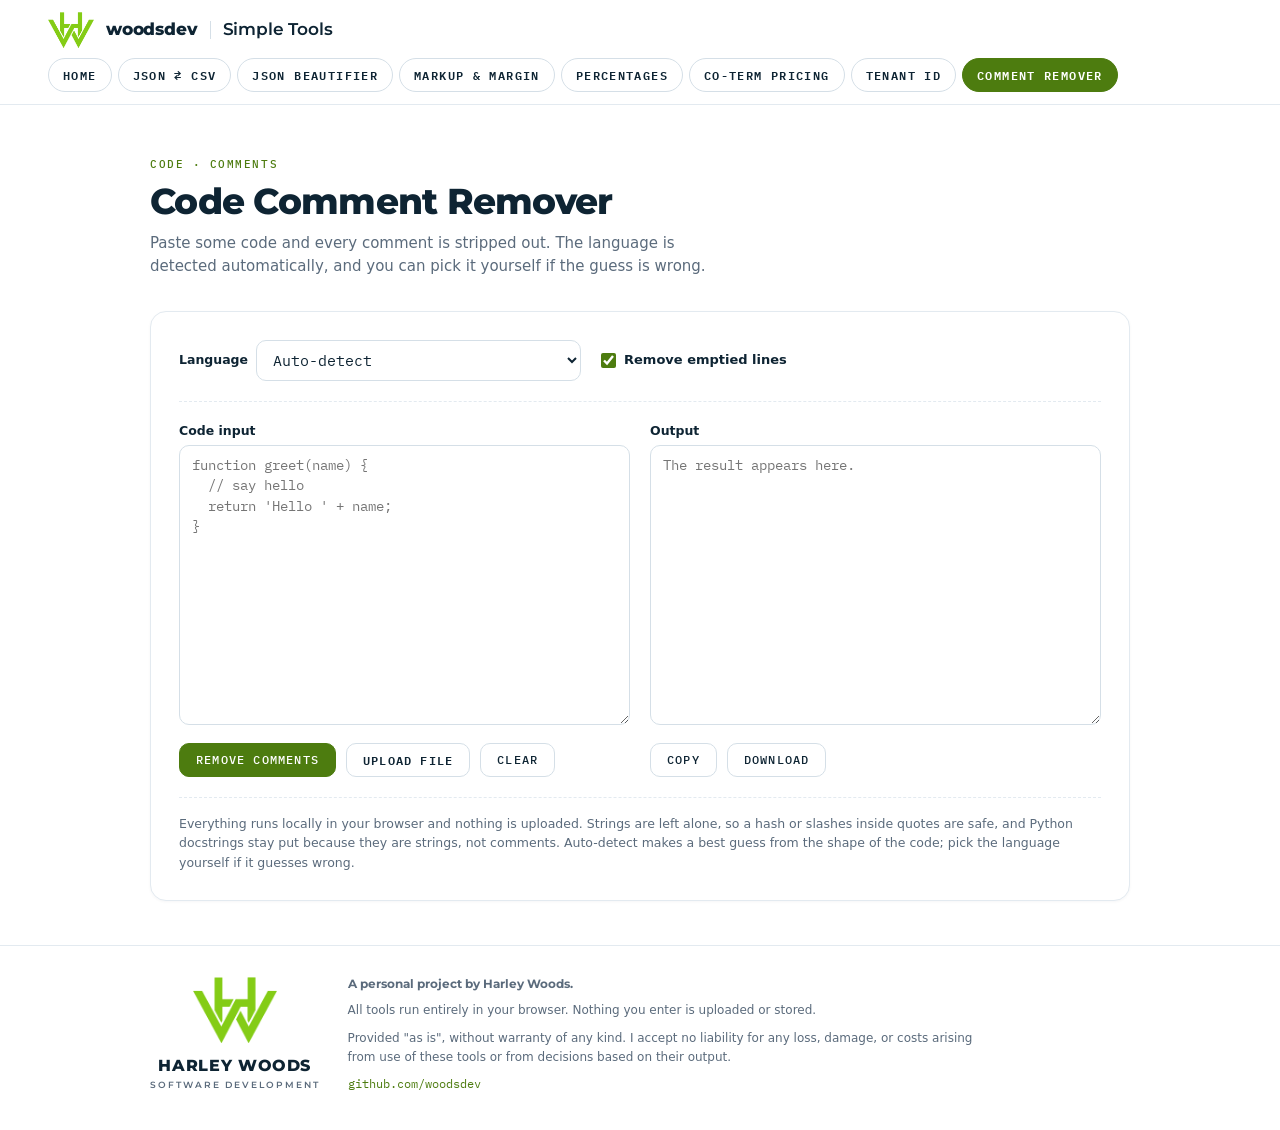
==== pages/comment-remover/index.html @ e927428e "Implemented code comment remover" ====
<!DOCTYPE html>
<html lang="en-GB">
<head>
  <meta charset="UTF-8">
  <meta name="viewport" content="width=device-width, initial-scale=1">
  <title>Code Comment Remover • woodsdev</title>
  <meta name="description" content="Strip every comment out of a chunk of code, entirely in your browser. Detects the language automatically.">
  <link rel="icon" href="data:image/svg+xml,%3Csvg xmlns='http://www.w3.org/2000/svg' viewBox='0 0 16 16'%3E%3Crect width='16' height='16' rx='3' fill='%2384cc16'/%3E%3C/svg%3E">
  <link rel="preconnect" href="https://fonts.googleapis.com">
  <link rel="preconnect" href="https://fonts.gstatic.com" crossorigin>
  <link href="https://fonts.googleapis.com/css2?family=Montserrat:wght@600;700;800&family=IBM+Plex+Mono:wght@400;500;600&display=swap" rel="stylesheet">
  <link rel="stylesheet" href="/styles.css">
</head>
<body class="theme-lime">

  <header class="site-head">
    <a class="brand" href="/">
      <span class="logo-mark" role="img" aria-label="Harley Woods Software Development"></span>
      <span class="wordmark"><strong>woodsdev</strong><span class="sep" aria-hidden="true"></span>Simple Tools</span>
    </a>
    <nav class="site-nav" aria-label="Tools">
      <a href="/">Home</a>
      <a href="/pages/json-csv/">JSON ⇄ CSV</a>
      <a href="/pages/json-beautifier/">JSON Beautifier</a>
      <a href="/pages/markup-margin/">Markup &amp; Margin</a>
      <a href="/pages/percentage/">Percentages</a>
      <a href="/pages/coterm-pricing/">Co-term Pricing</a>
      <a href="/pages/tenant-id/">Tenant ID</a>
      <a href="/pages/comment-remover/" aria-current="page">Comment Remover</a>
    </nav>
  </header>

  <main>
    <div class="intro">
      <p class="eyebrow">Code · Comments</p>
      <h1>Code Comment Remover</h1>
      <p class="lede">Paste some code and every comment is stripped out. The language is detected automatically, and you can pick it yourself if the guess is wrong.</p>
    </div>

    <section class="panel conv-panel">

      <div class="conv-controls">
        <div class="field">
          <label for="language">Language</label>
          <select id="language">
            <option value="auto" selected>Auto-detect</option>
            <option value="javascript">JavaScript / TypeScript</option>
            <option value="c-family">C / C++ / C# / Java / Go / Rust</option>
            <option value="python">Python</option>
            <option value="html">HTML / XML</option>
            <option value="css">CSS</option>
            <option value="sql">SQL</option>
            <option value="shell">Shell / Bash</option>
            <option value="ruby">Ruby</option>
            <option value="yaml">YAML</option>
            <option value="lua">Lua</option>
            <option value="php">PHP</option>
          </select>
        </div>

        <div class="conv-opts">
          <label class="opt"><input type="checkbox" id="opt-tidy" checked> Remove emptied lines</label>
        </div>
      </div>

      <div class="conv-grid">

        <div class="conv-pane field">
          <label for="cr-in">Code input</label>
          <textarea id="cr-in" spellcheck="false" aria-describedby="cr-err" placeholder="function greet(name) {&#10;  // say hello&#10;  return 'Hello ' + name;&#10;}"></textarea>
          <p class="field-error" id="cr-err" aria-live="polite" hidden></p>
          <div class="btn-row">
            <button type="button" class="btn btn-primary" id="btn-remove">Remove comments</button>
            <label class="btn file-btn">Upload file<input type="file" id="cr-file" class="visually-hidden"></label>
            <button type="button" class="btn" id="btn-clear">Clear</button>
          </div>
        </div>

        <div class="conv-pane field">
          <label for="cr-out">Output</label>
          <textarea id="cr-out" spellcheck="false" readonly placeholder="The result appears here."></textarea>
          <p class="conv-stats" id="cr-stats" aria-live="polite"></p>
          <div class="btn-row">
            <button type="button" class="btn" id="btn-copy">Copy</button>
            <button type="button" class="btn" id="btn-download">Download</button>
          </div>
        </div>

      </div>

      <p class="form-note">Everything runs locally in your browser and nothing is uploaded. Strings are left alone, so a hash or slashes inside quotes are safe, and Python docstrings stay put because they are strings, not comments. Auto-detect makes a best guess from the shape of the code; pick the language yourself if it guesses wrong.</p>

    </section>
  </main>

  <footer>
    <div class="foot-inner">
      <div class="foot-brand">
        <span class="foot-mark" aria-hidden="true"></span>
        <p class="foot-name">Harley Woods</p>
        <p class="foot-sub">Software Development</p>
      </div>
      <div class="foot-text">
        <p class="foot-strong">A personal project by Harley Woods.</p>
        <p>All tools run entirely in your browser. Nothing you enter is uploaded or stored.</p>
        <p>Provided "as is", without warranty of any kind. I accept no liability for any loss, damage, or costs arising from use of these tools or from decisions based on their output.</p>
        <p><a class="foot-gh" target="_blank" href="https://github.com/woodsdev">github.com/woodsdev</a></p>
      </div>
    </div>
  </footer>

  <script src="/pages/comment-remover/script.js"></script>
</body>
</html>
---- styles.css ----
:root {
  --ink: #0e2433;
  --ink-soft: #5b6b7c;
  --line: #e3eaf0;
  --field-line: #d5dfe7;
  --field-invalid: #fdf3f2;
  --accent: #00b4d8;
  --accent-ink: #00799c;
  --accent-rgb: 0, 180, 216;
  --tint: #eef8fb;
  --tint-line: #cfe9f2;
  --error: #d92d20;
  --display: "Montserrat", "Segoe UI", system-ui, sans-serif;
  --mono: "IBM Plex Mono", "Consolas", monospace;
  --body: system-ui, "Segoe UI", -apple-system, sans-serif;
}

/* Per-page / per-card accent themes. Applied to <body> to theme a page,
   or to any element (e.g. a hub card) to theme just that subtree. */
.theme-red {
  --accent: #e5484d;
  --accent-ink: #c02a30;
  --accent-rgb: 229, 72, 77;
  --tint: #fdf1f1;
  --tint-line: #f6d2d3;
}

.theme-green {
  --accent: #28b463;
  --accent-ink: #1b7a44;
  --accent-rgb: 40, 180, 99;
  --tint: #eefaf3;
  --tint-line: #cfeeda;
}

.theme-pink {
  --accent: #ec4899;
  --accent-ink: #c02576;
  --accent-rgb: 236, 72, 153;
  --tint: #fdf0f7;
  --tint-line: #f6cfe5;
}

.theme-orange {
  --accent: #f97316;
  --accent-ink: #c2410c;
  --accent-rgb: 249, 115, 22;
  --tint: #fff4ec;
  --tint-line: #f8d8bd;
}

.theme-blue {
  --accent: #4c6ef5;
  --accent-ink: #3b5bdb;
  --accent-rgb: 76, 110, 245;
  --tint: #eff3fe;
  --tint-line: #cdd9f8;
}

.theme-purple {
  --accent: #a855f7;
  --accent-ink: #7e22ce;
  --accent-rgb: 168, 85, 247;
  --tint: #f8f1fe;
  --tint-line: #e6d4f8;
}

.theme-lime {
  --accent: #84cc16;
  --accent-ink: #4d7c0f;
  --accent-rgb: 132, 204, 22;
  --tint: #f5fbea;
  --tint-line: #e0f1bb;
}

* {
  box-sizing: border-box;
}

/* The hidden attribute must win over any display rule (e.g. .conv-opts flex). */
[hidden] {
  display: none !important;
}

/* Column flex so the footer sits at the bottom of the viewport on short pages. */
body {
  margin: 0;
  display: flex;
  flex-direction: column;
  min-height: 100vh;
  font-family: var(--body);
  font-size: 15px;
  line-height: 1.4;
  background: #ffffff;
  color: var(--ink);
  -webkit-font-smoothing: antialiased;
}

::selection {
  background: rgba(var(--accent-rgb), 0.25);
}

.mark {
  display: inline-block;
  width: 9px;
  height: 9px;
  border-radius: 2px;
  background: var(--accent);
  flex: none;
}

/* ---- header ---- */

.site-head {
  display: flex;
  justify-content: space-between;
  align-items: center;
  flex-wrap: wrap;
  gap: 10px 16px;
  padding: 12px clamp(20px, 4vw, 48px);
  border-bottom: 1px solid var(--line);
}

.brand {
  display: flex;
  align-items: center;
  gap: 12px;
  text-decoration: none;
  color: inherit;
}

/* logo.png (720x564, flat colour on transparency) is used as a mask so
   the monogram takes the page accent colour. Regenerate it if
   assets/images/logo-full.png changes. */
.logo-mark {
  display: block;
  height: 36px;
  aspect-ratio: 720 / 564;
  flex: none;
  background: var(--accent);
  -webkit-mask: url(/assets/images/logo.png) no-repeat center / contain;
  mask: url(/assets/images/logo.png) no-repeat center / contain;
}

.wordmark {
  display: flex;
  align-items: center;
  white-space: nowrap;
  margin: 0;
  font-family: var(--display);
  font-size: 17px;
  font-weight: 600;
  letter-spacing: -0.01em;
}

.wordmark strong {
  font-weight: 800;
}

.wordmark .sep {
  width: 1px;
  height: 18px;
  margin: 0 12px;
  background: var(--field-line);
  flex: none;
}

/* ---- nav ---- */

.site-nav {
  display: flex;
  flex-wrap: wrap;
  gap: 6px;
}

.site-nav a {
  font-family: var(--mono);
  font-size: 11.5px;
  font-weight: 600;
  text-transform: uppercase;
  letter-spacing: 0.12em;
  color: var(--ink);
  text-decoration: none;
  padding: 8px 14px;
  border: 1px solid var(--field-line);
  border-radius: 999px;
  transition: color 0.15s, background-color 0.15s, border-color 0.15s;
}

.site-nav a:hover {
  color: var(--accent-ink);
  background: var(--tint);
  border-color: var(--accent);
}

.site-nav a[aria-current="page"] {
  color: #ffffff;
  background: var(--accent-ink);
  border-color: var(--accent-ink);
}

/* ---- intro ---- */

main {
  flex: 1 0 auto;
  width: 100%;
  max-width: 1020px;
  margin: 0 auto;
  padding: clamp(28px, 5vw, 52px) 20px 44px;
}

.intro {
  max-width: 580px;
  margin-bottom: 32px;
}

.eyebrow {
  margin: 0;
  font-family: var(--mono);
  font-size: 11px;
  font-weight: 500;
  text-transform: uppercase;
  letter-spacing: 0.14em;
  color: var(--accent-ink);
}

h1 {
  margin: 10px 0 10px;
  font-family: var(--display);
  font-size: clamp(28px, 4vw, 36px);
  font-weight: 800;
  letter-spacing: -0.02em;
  line-height: 1.1;
}

.lede {
  margin: 0;
  color: var(--ink-soft);
  line-height: 1.55;
}

/* ---- layout ---- */

.layout {
  display: grid;
  grid-template-columns: minmax(0, 1fr) 380px;
  gap: 28px;
}

/* ---- panels & form ---- */

.panel {
  background: #ffffff;
  border: 1px solid var(--line);
  border-radius: 16px;
  box-shadow: 0 1px 3px rgba(14, 36, 51, 0.04);
}

.form-panel {
  padding: 28px;
}

.panel-eyebrow,
.qgroup-label {
  margin: 0 0 18px;
  font-family: var(--mono);
  font-size: 11px;
  font-weight: 500;
  text-transform: uppercase;
  letter-spacing: 0.14em;
  color: var(--ink-soft);
}

.field-grid {
  display: grid;
  grid-template-columns: 1fr 1fr;
  gap: 18px 16px;
}

.field label {
  display: block;
  margin-bottom: 6px;
  font-size: 12.5px;
  font-weight: 600;
}

.unit {
  font-weight: 500;
  color: var(--ink-soft);
}

.field input,
.field select,
.field textarea {
  width: 100%;
  padding: 9px 12px;
  font-family: var(--mono);
  font-size: 14.5px;
  color: var(--ink);
  background: #ffffff;
  border: 1px solid var(--field-line);
  border-radius: 10px;
  transition: border-color 0.15s, background-color 0.15s, box-shadow 0.15s;
}

.field input:hover,
.field select:hover,
.field textarea:hover {
  border-color: #b9cbd8;
}

.field input:focus,
.field select:focus,
.field textarea:focus {
  outline: none;
  border-color: var(--accent);
  box-shadow: 0 0 0 3px rgba(var(--accent-rgb), 0.18);
}

.field input[aria-invalid="true"],
.field textarea[aria-invalid="true"] {
  border-color: var(--error);
  background: var(--field-invalid);
}

/* Computed (non-driver) fields on the markup & margin calculator */
.field input.computed {
  background: var(--tint);
  border-color: var(--tint-line);
}

.calc-flag {
  font-family: var(--mono);
  font-size: 9.5px;
  font-weight: 500;
  text-transform: uppercase;
  letter-spacing: 0.08em;
  color: var(--accent-ink);
  margin-left: 6px;
}

.field-error {
  margin: 6px 0 0;
  font-size: 12px;
  color: var(--error);
}

.form-note {
  margin: 20px 0 0;
  padding-top: 16px;
  border-top: 1px dashed var(--line);
  font-size: 12.5px;
  line-height: 1.55;
  color: var(--ink-soft);
}

/* ---- buttons ---- */

/* inline-flex + fixed line-height keep <button> and <label> pills the
   same height (labels otherwise inherit the body line-height). */
.btn {
  display: inline-flex;
  align-items: center;
  justify-content: center;
  line-height: 1;
  font-family: var(--mono);
  font-size: 12px;
  font-weight: 500;
  text-transform: uppercase;
  letter-spacing: 0.1em;
  color: var(--ink);
  background: #ffffff;
  border: 1px solid var(--field-line);
  border-radius: 10px;
  padding: 10px 16px;
  cursor: pointer;
  transition: border-color 0.15s, background-color 0.15s, color 0.15s;
}

.btn:hover {
  border-color: #b9cbd8;
  background: var(--tint);
}

.btn:disabled {
  opacity: 0.5;
  cursor: default;
}

.btn-primary {
  color: #ffffff;
  background: var(--accent-ink);
  border-color: var(--accent-ink);
}

.btn-primary:hover {
  background: var(--accent-ink);
  border-color: var(--accent-ink);
  filter: brightness(1.12);
}

.btn-row {
  display: flex;
  flex-wrap: wrap;
  align-items: center;
  gap: 10px;
  margin-top: 12px;
}

.file-btn {
  display: inline-flex;
}

/* Undo the .field label styling when a label doubles as a button
   (the file picker), or its height drifts from the real buttons. */
.field label.btn {
  margin-bottom: 0;
  font-size: 12px;
}

.file-btn:focus-within {
  outline: 2px solid var(--accent-ink);
  outline-offset: 2px;
}

/* ---- segmented control (radio-based) ---- */

.seg {
  display: inline-flex;
  padding: 3px;
  gap: 3px;
  background: #ffffff;
  border: 1px solid var(--field-line);
  border-radius: 10px;
}

.seg input {
  position: absolute;
  width: 1px;
  height: 1px;
  opacity: 0;
  pointer-events: none;
}

.seg label {
  font-family: var(--mono);
  font-size: 12px;
  font-weight: 500;
  color: var(--ink-soft);
  padding: 7px 12px;
  border-radius: 7px;
  cursor: pointer;
  white-space: nowrap;
  transition: color 0.15s, background-color 0.15s;
}

.seg label:hover {
  color: var(--ink);
}

.seg input:checked + label {
  color: var(--accent-ink);
  background: var(--tint);
}

.seg input:focus-visible + label {
  outline: 2px solid var(--accent-ink);
  outline-offset: 2px;
}

/* ---- checkbox options ---- */

.opt {
  display: flex;
  align-items: center;
  gap: 8px;
  font-size: 13px;
  font-weight: 600;
  cursor: pointer;
}

.opt input {
  width: 15px;
  height: 15px;
  margin: 0;
  accent-color: var(--accent-ink);
  cursor: pointer;
}

.conv-opts {
  display: flex;
  flex-direction: column;
  gap: 8px;
}

/* ---- quote slip ---- */

.quote {
  display: flex;
  flex-direction: column;
  padding: 24px;
  background: var(--tint);
}

.quote-head {
  display: flex;
  justify-content: space-between;
  align-items: baseline;
  gap: 12px;
}

.quote-eyebrow {
  display: flex;
  align-items: center;
  gap: 8px;
  margin: 0;
  font-family: var(--mono);
  font-size: 11px;
  font-weight: 600;
  text-transform: uppercase;
  letter-spacing: 0.14em;
  color: var(--ink);
}

.quote-days {
  margin: 0;
  font-family: var(--mono);
  font-size: 15px;
  font-weight: 600;
  font-variant-numeric: tabular-nums;
  color: var(--accent-ink);
}

.quote-basis {
  margin: 6px 0 18px;
  font-size: 12px;
  line-height: 1.5;
  color: var(--ink-soft);
}

.quote .qgroup-label {
  margin: 16px 0 4px;
}

.qrows {
  margin: 0;
}

.qrow {
  display: flex;
  justify-content: space-between;
  align-items: baseline;
  gap: 12px;
  padding: 7px 0;
  border-bottom: 1px solid var(--tint-line);
}

.qrow dt {
  font-size: 13px;
  color: var(--ink-soft);
}

.qrow dd {
  margin: 0;
  min-width: 0;
  font-family: var(--mono);
  font-size: 14px;
  font-variant-numeric: tabular-nums;
  text-align: right;
  overflow-wrap: anywhere;
}

/* Receipt tear line: white notches punched into the slip's edges.
   margin-top: auto pins the tear + total to the ticket's bottom edge
   when the ticket stretches to match the form panel's height. */
.quote .qrows:last-of-type {
  margin-bottom: 12px;
}

/* Bleeds 1px past the padding box, over the ticket's own border, so the
   white cutout erases the straight border and the arc ring redraws it
   curving into the groove. */
.tear {
  flex: none;
  height: 20px;
  margin: auto -25px 6px;
  position: relative;
  background:
    radial-gradient(circle at 0 50%, #ffffff 8px, var(--line) 8.6px 9.4px, transparent 10px),
    radial-gradient(circle at 100% 50%, #ffffff 8px, var(--line) 8.6px 9.4px, transparent 10px);
}

.tear::before {
  content: "";
  position: absolute;
  top: 50%;
  left: 20px;
  right: 20px;
  border-top: 2px dashed var(--tint-line);
}

.total {
  display: flex;
  flex-direction: column;
  gap: 2px;
}

.total-label {
  margin: 0;
  font-size: 12.5px;
  font-weight: 600;
  color: var(--ink-soft);
}

.total-value {
  margin: 0;
  font-family: var(--mono);
  font-size: 30px;
  font-weight: 600;
  font-variant-numeric: tabular-nums;
  letter-spacing: -0.01em;
  color: var(--accent-ink);
}

/* For long values like GUIDs. Plex Mono is 0.6em per character, so 15px
   keeps a 36-character GUID on one line in the 380px slip. */
.total-value.long {
  font-size: 15px;
  letter-spacing: 0;
  overflow-wrap: anywhere;
}

.below-cost {
  margin: 10px 0 0;
  font-size: 12px;
  color: var(--error);
}

/* ---- hub cards ---- */

.hub-grid {
  --hub-w: min(1120px, calc(100vw - 40px));
  display: flex;
  flex-wrap: wrap;
  justify-content: center;
  gap: 20px;
  width: var(--hub-w);
  margin-left: calc(50% - var(--hub-w) / 2);
}

.hub-grid .tool-card {
  flex: 0 1 calc((100% - 40px) / 3);
}

.tool-card {
  display: flex;
  flex-direction: column;
  padding: 24px;
  text-decoration: none;
  color: inherit;
  transition: border-color 0.15s, box-shadow 0.15s, transform 0.15s;
}

.tool-card:hover {
  border-color: var(--tint-line);
  box-shadow: 0 4px 14px rgba(14, 36, 51, 0.08);
  transform: translateY(-1px);
}

.card-eyebrow {
  display: flex;
  align-items: center;
  gap: 8px;
  margin: 0 0 14px;
  font-family: var(--mono);
  font-size: 11px;
  font-weight: 500;
  text-transform: uppercase;
  letter-spacing: 0.14em;
  color: var(--ink-soft);
}

.tool-card h2 {
  margin: 0 0 8px;
  font-family: var(--display);
  font-size: 19px;
  font-weight: 700;
  letter-spacing: -0.01em;
}

.card-desc {
  margin: 0 0 18px;
  font-size: 13.5px;
  line-height: 1.55;
  color: var(--ink-soft);
}

.card-go {
  margin: auto 0 0;
  font-family: var(--mono);
  font-size: 11px;
  font-weight: 600;
  text-transform: uppercase;
  letter-spacing: 0.14em;
  color: var(--accent-ink);
}

/* ---- converter (json-csv) ---- */

.conv-panel {
  padding: 28px;
}

.conv-controls {
  display: flex;
  flex-wrap: wrap;
  align-items: center;
  gap: 14px 20px;
  padding-bottom: 20px;
  margin-bottom: 20px;
  border-bottom: 1px dashed var(--line);
}

.conv-controls .field {
  display: flex;
  align-items: center;
  gap: 8px;
  max-width: 100%;
}

.conv-controls .field label {
  margin: 0;
  white-space: nowrap;
}

/* Let a select with long options shrink instead of overflowing on phones. */
.conv-controls .field select {
  width: auto;
  min-width: 0;
  flex: 0 1 auto;
}

.conv-grid {
  display: grid;
  grid-template-columns: 1fr 1fr;
  gap: 20px;
}

.conv-pane textarea {
  min-height: 280px;
  font-size: 13.5px;
  line-height: 1.5;
  resize: vertical;
}

.conv-stats {
  margin: 8px 0 0;
  font-family: var(--mono);
  font-size: 11.5px;
  color: var(--ink-soft);
}

/* ---- mini calculators (percentage) ---- */

.mini-grid {
  display: grid;
  grid-template-columns: 1fr 1fr;
  gap: 20px;
}

.mini {
  padding: 24px;
}

.mini .seg {
  margin-bottom: 18px;
}

.result-row {
  display: flex;
  align-items: baseline;
  gap: 10px;
  margin-top: 18px;
  padding-top: 14px;
  border-top: 1px dashed var(--line);
}

.result-row .mark {
  align-self: center;
}

.result-value {
  margin: 0;
  font-family: var(--mono);
  font-size: 20px;
  font-weight: 600;
  font-variant-numeric: tabular-nums;
  letter-spacing: -0.01em;
  color: var(--accent-ink);
  overflow-wrap: anywhere;
}

.result-note {
  margin: 0;
  font-size: 12px;
  color: var(--ink-soft);
}

/* ---- footer ---- */

footer {
  border-top: 1px solid var(--line);
}

.foot-inner {
  display: flex;
  align-items: center;
  gap: 28px;
  max-width: 1020px;
  margin: 0 auto;
  padding: 28px 20px 36px;
}

.foot-brand {
  display: flex;
  flex-direction: column;
  align-items: center;
  flex: none;
}

.foot-mark {
  width: 84px;
  aspect-ratio: 720 / 564;
  background: var(--accent);
  -webkit-mask: url(/assets/images/logo.png) no-repeat center / contain;
  mask: url(/assets/images/logo.png) no-repeat center / contain;
}

.foot-name {
  margin: 12px 0 2px;
  font-family: var(--display);
  font-size: 16px;
  font-weight: 800;
  text-transform: uppercase;
  letter-spacing: 0.04em;
  color: var(--ink);
}

.foot-sub {
  margin: 0;
  font-family: var(--display);
  font-size: 9px;
  font-weight: 600;
  text-transform: uppercase;
  letter-spacing: 0.22em;
  color: var(--ink-soft);
}

.foot-text p {
  margin: 0 0 8px;
  max-width: 640px;
  font-size: 12px;
  line-height: 1.6;
  color: var(--ink-soft);
}

.foot-text p:last-child {
  margin-bottom: 0;
}

.foot-strong {
  font-family: var(--display);
  font-size: 13px;
  font-weight: 700;
  color: var(--ink);
}

.foot-gh {
  font-family: var(--mono);
  font-size: 11.5px;
  color: var(--accent-ink);
  text-decoration: none;
}

.foot-gh:hover {
  text-decoration: underline;
}

/* ---- responsive ---- */

@media (max-width: 860px) {
  .layout {
    grid-template-columns: minmax(0, 1fr);
  }

  .conv-grid {
    grid-template-columns: 1fr;
  }

  .hub-grid .tool-card {
    flex-basis: calc((100% - 20px) / 2);
  }
}

@media (max-width: 560px) {
  .site-nav {
    flex-basis: 100%;
  }

  .hub-grid .tool-card {
    flex-basis: 100%;
  }

  .mini-grid {
    grid-template-columns: 1fr;
  }

  .conv-pane textarea {
    min-height: 220px;
  }

  .foot-inner {
    flex-direction: column;
    align-items: flex-start;
    gap: 16px;
  }
}

@media (max-width: 460px) {
  .field-grid {
    grid-template-columns: 1fr;
  }

  .form-panel,
  .quote,
  .conv-panel,
  .mini,
  .tool-card {
    padding: 20px;
  }

  .tear {
    margin-left: -21px;
    margin-right: -21px;
  }

  .total-value.long {
    font-size: 13.5px;
  }
}

/* ---- a11y ---- */

/* !important so the utility beats higher-specificity rules like .field input */
.visually-hidden {
  position: absolute !important;
  width: 1px !important;
  height: 1px !important;
  margin: -1px !important;
  padding: 0 !important;
  overflow: hidden !important;
  clip: rect(0 0 0 0) !important;
  white-space: nowrap !important;
  border: 0 !important;
}

:focus-visible {
  outline: 2px solid var(--accent-ink);
  outline-offset: 2px;
}

@media (prefers-reduced-motion: reduce) {
  * {
    transition: none !important;
  }
}
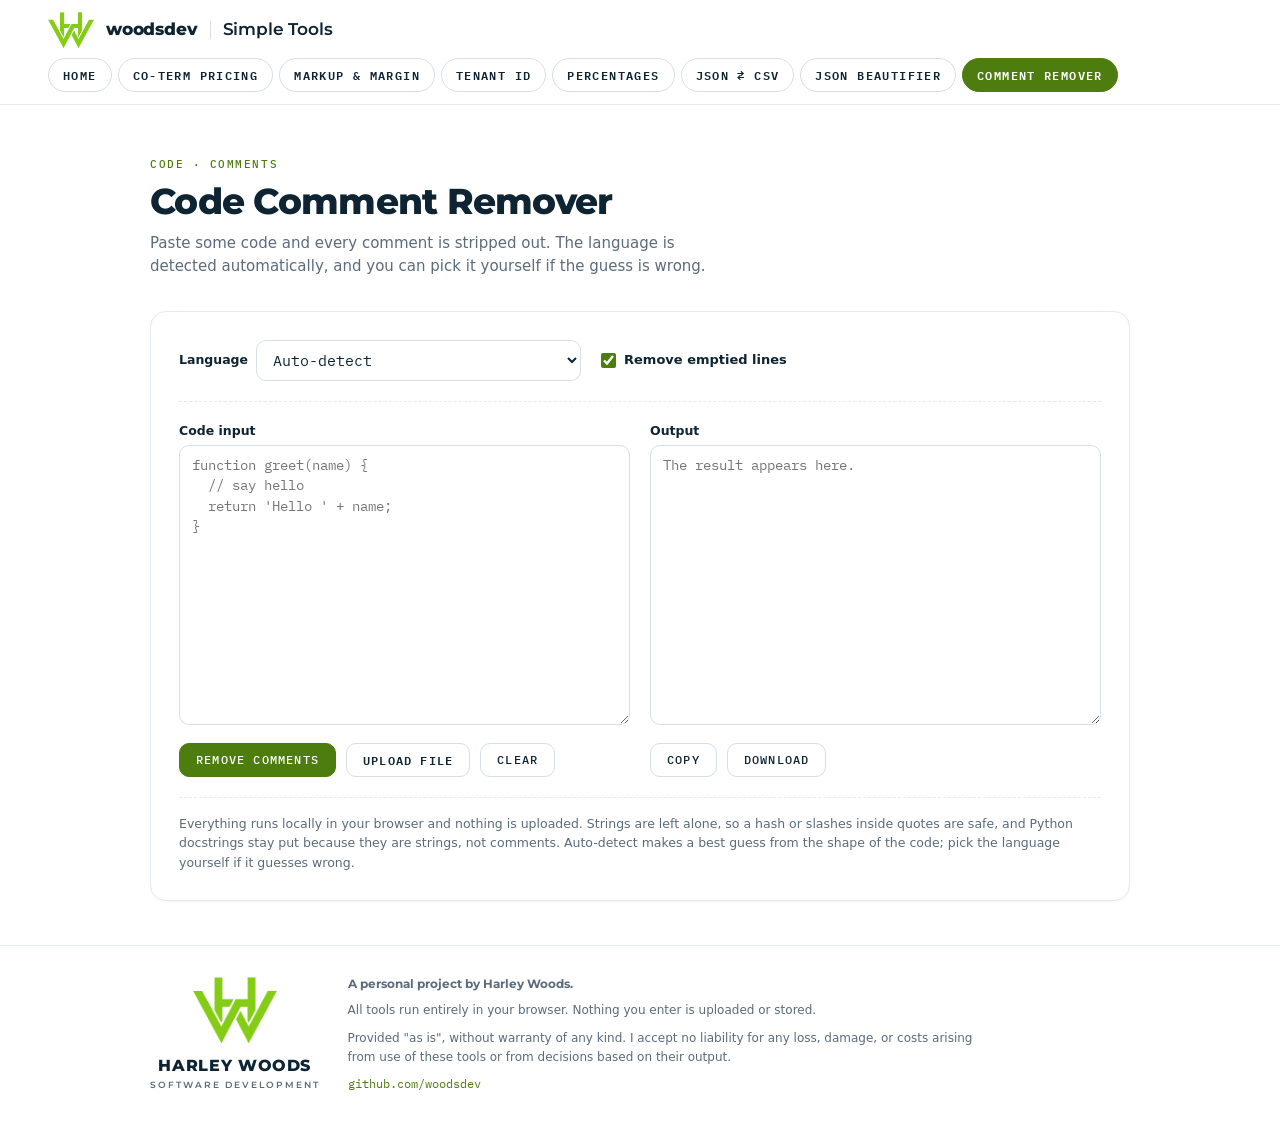
==== commit de8178a2: "Reorganised navbar" ====
--- a/pages/comment-remover/index.html
+++ b/pages/comment-remover/index.html
@@ -20,12 +20,12 @@
     </a>
     <nav class="site-nav" aria-label="Tools">
       <a href="/">Home</a>
+      <a href="/pages/coterm-pricing/">Co-term Pricing</a>
+      <a href="/pages/markup-margin/">Markup &amp; Margin</a>
+      <a href="/pages/tenant-id/">Tenant ID</a>
+      <a href="/pages/percentage/">Percentages</a>
       <a href="/pages/json-csv/">JSON ⇄ CSV</a>
       <a href="/pages/json-beautifier/">JSON Beautifier</a>
-      <a href="/pages/markup-margin/">Markup &amp; Margin</a>
-      <a href="/pages/percentage/">Percentages</a>
-      <a href="/pages/coterm-pricing/">Co-term Pricing</a>
-      <a href="/pages/tenant-id/">Tenant ID</a>
       <a href="/pages/comment-remover/" aria-current="page">Comment Remover</a>
     </nav>
   </header>
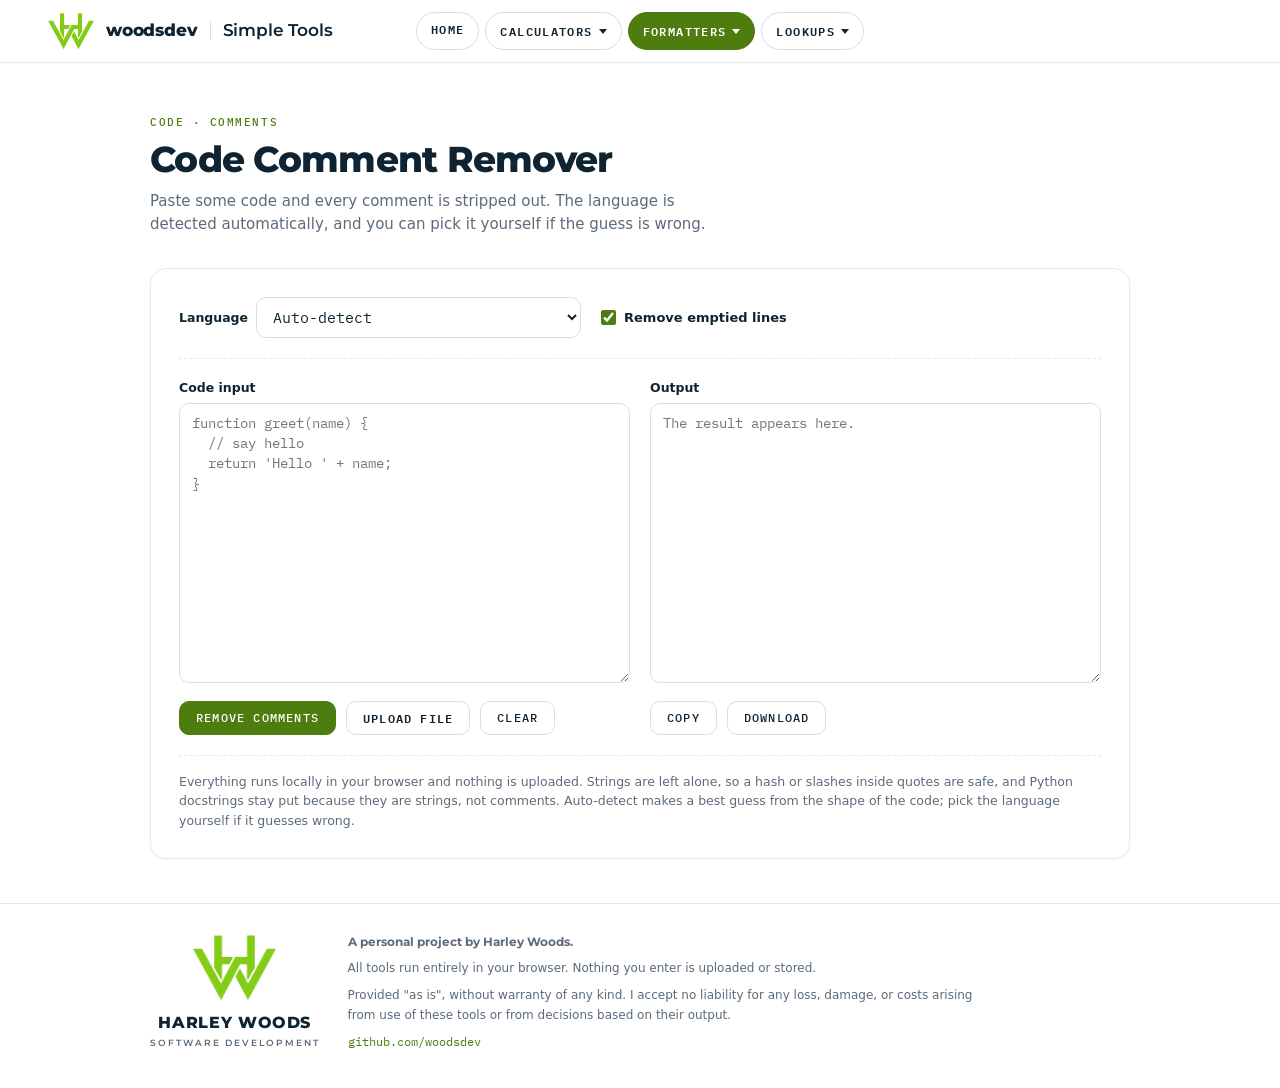
==== commit 364386f5: "Redesigned navbar to be grouped with dropdowns" ====
--- a/pages/comment-remover/index.html
+++ b/pages/comment-remover/index.html
@@ -20,13 +20,28 @@
     </a>
     <nav class="site-nav" aria-label="Tools">
       <a href="/">Home</a>
-      <a href="/pages/coterm-pricing/">Co-term Pricing</a>
-      <a href="/pages/markup-margin/">Markup &amp; Margin</a>
-      <a href="/pages/tenant-id/">Tenant ID</a>
-      <a href="/pages/percentage/">Percentages</a>
-      <a href="/pages/json-csv/">JSON ⇄ CSV</a>
-      <a href="/pages/json-beautifier/">JSON Beautifier</a>
-      <a href="/pages/comment-remover/" aria-current="page">Comment Remover</a>
+      <div class="nav-group">
+        <button type="button" aria-haspopup="true" aria-expanded="false">Calculators</button>
+        <div class="nav-menu">
+          <a href="/pages/coterm-pricing/">Co-term Pricing</a>
+          <a href="/pages/markup-margin/">Markup &amp; Margin</a>
+          <a href="/pages/percentage/">Percentages</a>
+        </div>
+      </div>
+      <div class="nav-group current">
+        <button type="button" aria-haspopup="true" aria-expanded="false">Formatters</button>
+        <div class="nav-menu">
+          <a href="/pages/json-csv/">JSON ⇄ CSV</a>
+          <a href="/pages/json-beautifier/">JSON Beautifier</a>
+          <a href="/pages/comment-remover/" aria-current="page">Comment Remover</a>
+        </div>
+      </div>
+      <div class="nav-group">
+        <button type="button" aria-haspopup="true" aria-expanded="false">Lookups</button>
+        <div class="nav-menu">
+          <a href="/pages/tenant-id/">Tenant ID</a>
+        </div>
+      </div>
     </nav>
   </header>
 
@@ -110,5 +125,6 @@
   </footer>
 
   <script src="/pages/comment-remover/script.js"></script>
+  <script src="/assets/nav.js"></script>
 </body>
 </html>
--- a/styles.css
+++ b/styles.css
@@ -111,11 +111,11 @@
 
 /* ---- header ---- */
 
+/* Three columns (brand, nav, empty) keep the nav at the true centre. */
 .site-head {
-  display: flex;
-  justify-content: space-between;
-  align-items: center;
-  flex-wrap: wrap;
+  display: grid;
+  grid-template-columns: 1fr auto 1fr;
+  align-items: center;
   gap: 10px 16px;
   padding: 12px clamp(20px, 4vw, 48px);
   border-bottom: 1px solid var(--line);
@@ -170,10 +170,12 @@
 .site-nav {
   display: flex;
   flex-wrap: wrap;
+  justify-content: center;
   gap: 6px;
 }
 
-.site-nav a {
+.site-nav > a,
+.nav-group > button {
   font-family: var(--mono);
   font-size: 11.5px;
   font-weight: 600;
@@ -181,22 +183,106 @@
   letter-spacing: 0.12em;
   color: var(--ink);
   text-decoration: none;
+  background: #ffffff;
   padding: 8px 14px;
   border: 1px solid var(--field-line);
   border-radius: 999px;
   transition: color 0.15s, background-color 0.15s, border-color 0.15s;
 }
 
-.site-nav a:hover {
+.site-nav > a:hover,
+.nav-group > button:hover {
   color: var(--accent-ink);
   background: var(--tint);
   border-color: var(--accent);
 }
 
-.site-nav a[aria-current="page"] {
+.site-nav > a[aria-current="page"],
+.nav-group.current > button {
   color: #ffffff;
   background: var(--accent-ink);
   border-color: var(--accent-ink);
+}
+
+.nav-group {
+  position: relative;
+}
+
+.nav-group > button {
+  display: inline-flex;
+  align-items: center;
+  gap: 6px;
+  cursor: pointer;
+}
+
+.nav-group > button::after {
+  content: "";
+  width: 0;
+  height: 0;
+  border-left: 4px solid transparent;
+  border-right: 4px solid transparent;
+  border-top: 5px solid currentColor;
+}
+
+/* Invisible strip so the pointer can cross the gap without the menu closing. */
+.nav-group:hover::before {
+  content: "";
+  position: absolute;
+  left: 0;
+  right: 0;
+  top: 100%;
+  height: 10px;
+}
+
+.nav-menu {
+  position: absolute;
+  top: calc(100% + 6px);
+  left: 0;
+  z-index: 20;
+  min-width: 200px;
+  display: none;
+  flex-direction: column;
+  gap: 2px;
+  padding: 6px;
+  background: #ffffff;
+  border: 1px solid var(--line);
+  border-radius: 12px;
+  box-shadow: 0 8px 24px rgba(14, 36, 51, 0.12);
+}
+
+.nav-group.open > .nav-menu {
+  display: flex;
+}
+
+@media (hover: hover) {
+  .nav-group:hover > .nav-menu {
+    display: flex;
+  }
+}
+
+.nav-menu a {
+  font-family: var(--mono);
+  font-size: 11px;
+  font-weight: 500;
+  text-transform: uppercase;
+  letter-spacing: 0.1em;
+  color: var(--ink);
+  text-decoration: none;
+  white-space: nowrap;
+  padding: 8px 12px;
+  border-radius: 8px;
+  transition: color 0.15s, background-color 0.15s;
+}
+
+.nav-menu a:hover {
+  color: var(--accent-ink);
+  background: var(--tint);
+}
+
+.nav-menu a[aria-current="page"] {
+  color: var(--accent-ink);
+  background: var(--tint);
+  font-weight: 600;
 }
 
 /* ---- intro ---- */
@@ -903,8 +989,23 @@
 }
 
 @media (max-width: 560px) {
+  .site-head {
+    grid-template-columns: 1fr;
+  }
+
   .site-nav {
-    flex-basis: 100%;
+    position: relative;
+    justify-self: stretch;
+  }
+
+  /* Menus anchor to the whole nav row on phones so they never run off screen. */
+  .nav-group {
+    position: static;
+  }
+
+  .nav-menu {
+    left: 0;
+    right: 0;
   }
 
   .hub-grid .tool-card {
